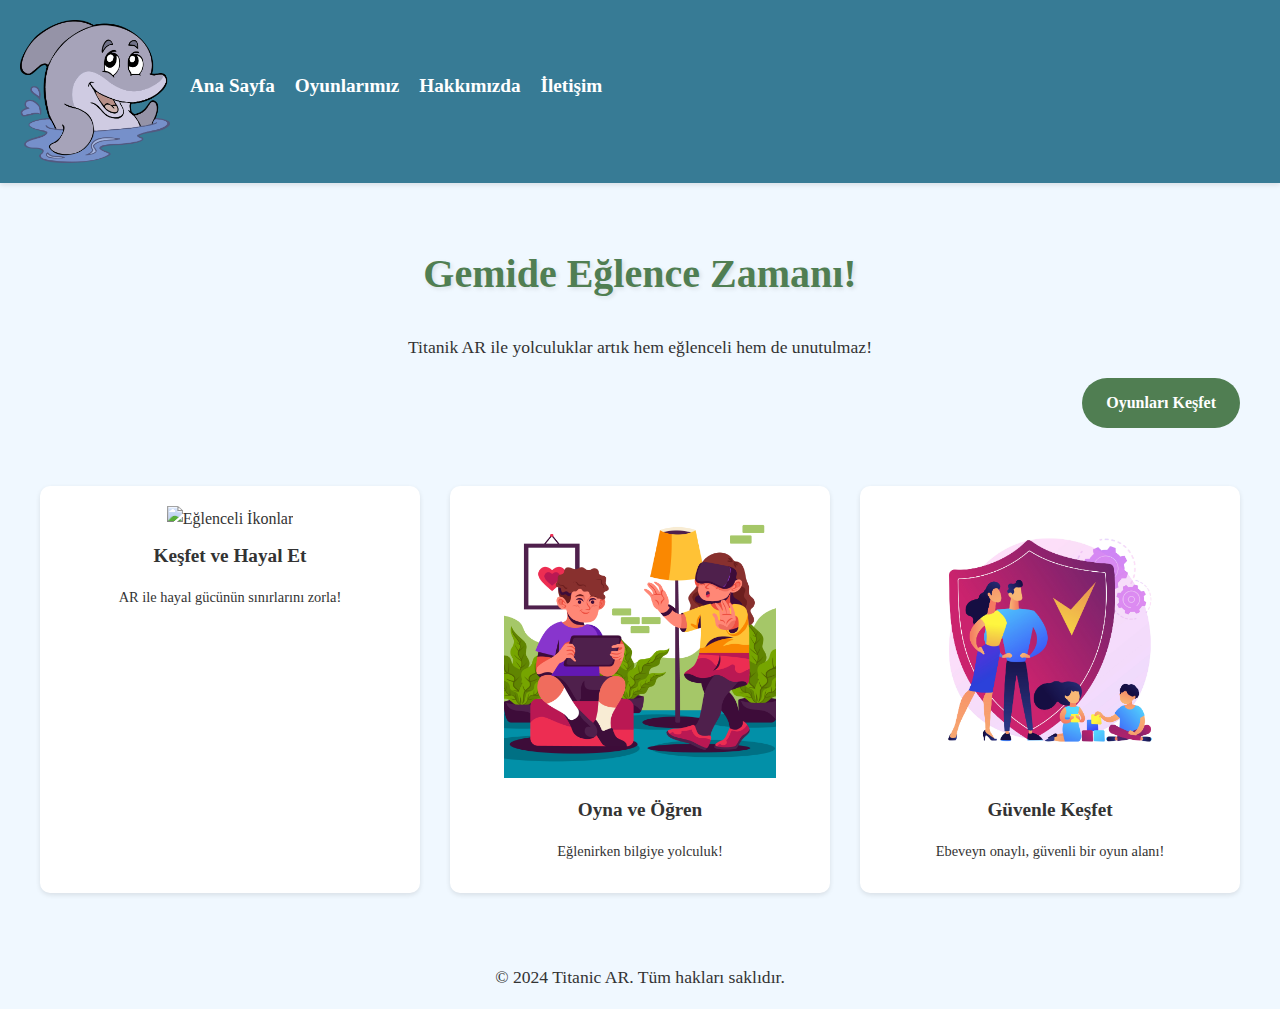
==== docs/index.html @ c9bf162f "feat: added web site for games" ====
<!DOCTYPE html>
<html lang="tr">
<head>
    <meta charset="UTF-8">
    <meta name="viewport" content="width=device-width, initial-scale=1.0">
    <title>Titanic AR - Uçakta Eğlenceli AR Oyunları</title>
    <link rel="stylesheet" href="css/style.css">
    <link href="https://fonts.googleapis.com/css2?family=Bubblegum+Sans&display=swap" rel="stylesheet">
</head>
<body>
    <header>
        <nav>
            <div class="nav-content"> 
                <img src="img/logo.png" alt="Titanic AR Logo" class="logo">
                <ul>
                    <li><a href="index.html">Ana Sayfa</a></li>
                    <li><a href="games.html">Oyunlarımız</a></li>
                    <li><a href="about.html">Hakkımızda</a></li>
                    <li><a href="contact.html">İletişim</a></li>
                </ul>
            </div>
        </nav>
    </header>

    <main>
        <section>
            <h1>Gemide Eğlence Zamanı!</h1>
            <p>Titanik AR ile yolculuklar artık hem eğlenceli hem de unutulmaz!</p>
        </section>

        <section class="hero">
            <a href="games.html" class="cta-button">Oyunları Keşfet</a>
        </section>
    
        <section class="features">
            <br>
            <div class="feature-grid">
                <div class="feature">
                    <img src="img/feature1.jpg" alt="Eğlenceli İkonlar">
                    <h3>Keşfet ve Hayal Et</h3>
                    <p>AR ile hayal gücünün sınırlarını zorla!</p>
                </div>
                <div class="feature">
                    <img src="img/feature2.jpg" alt="Eğitici İkonlar">
                    <h3>Oyna ve Öğren</h3>
                    <p>Eğlenirken bilgiye yolculuk!</p>
                </div>
                <div class="feature">
                    <img src="img/feature3.jpg" alt="Güvenli İkonlar">
                    <h3>Güvenle Keşfet</h3>
                    <p>Ebeveyn onaylı, güvenli bir oyun alanı!</p>
                </div>
            </div>
        </section>
    </main>

    <footer>
        <p>&copy; 2024 Titanic AR. Tüm hakları saklıdır.</p>
    </footer>

    <script src="js/main.js"></script>
</body>
</html>
---- docs/css/style.css ----
/* Genel stil */
body {
    font-family: serif;
    line-height: 1.6;
    margin: 0;
    padding: 0;
    background-color: #f0f8ff;
    color: #333;
}

/* Header ve navigasyon */
header {
    background-color: #377b95;
    padding: 10px;
    box-shadow: 0 2px 5px rgba(0,0,0,0.1);
}

header nav {
    background-color: #377b95; /* Light gray background */
    padding: 10px; /* Add some padding */
}

.nav-content { /* Added container */
    display: flex;
    align-items: center;  /* Vertically align items */
}

.logo {
    height: 50px; /* Adjust logo height as needed */
    margin-right: 20px; /* Space between logo and links */
}

nav ul {
    list-style: none;
    margin: 0;
    padding: 0;
    display: flex; /* Make links horizontal */
}

nav li {
    margin-right: 20px; /* Space between list items */
}

nav a {
    text-decoration: none;
    color: #333; /* Dark gray link color */
}

nav {
    display: flex;
    justify-content: space-between;
    align-items: center;
    flex-wrap: wrap;
}

.logo {
    width: 150px;
    height: auto;
}

nav ul {
    list-style-type: none;
    padding: 0;
    display: flex;
    flex-wrap: wrap;
}

nav ul li {
    margin-right: 20px;
    margin-bottom: 10px;
}

nav ul li a {
    color: #ffffff;
    text-decoration: none;
    font-weight: bold;
    font-size: 1.2em;
    transition: color 0.3s ease;
}

nav ul li a:hover {
    color: #94a8d3;
}

/* Ana içerik */
main {
    padding: 2rem;
    max-width: 1200px;
    margin: 0 auto;
}

h1 {
    color: #507e52;
    font-size: 2.5em;
    text-align: center;
    text-shadow: 2px 2px 4px rgba(0,0,0,0.1);
}

p {
    font-size: 1.1em;
    text-align: center;
}

/* Butonlar */
.cta-button, .play-button, .submit-button {
    display: inline-block;
    background-color: #507e52;
    color: #fff;
    padding: 12px 24px;
    border-radius: 50px;
    text-decoration: none;
    font-weight: bold;
    font-size: 1em;
    transition: background-color 0.3s ease, transform 0.3s ease;
    border: none;
    cursor: pointer;
    text-align: center;
}

.cta-button:hover, .play-button:hover, .submit-button:hover {
    box-shadow: 0px 4px 10px rgba(0, 0, 0, 0.2);
    background-color: #236f74;
    transform: scale(1.05);
}


/* Grid yapıları (features ve games için) */
.feature-grid, .games {
    display: flex;
    justify-content: space-between;
    flex-wrap: wrap;
    gap: 20px;
}

.feature, .game {
    flex-basis: calc(33.333% - 20px);
    max-width: calc(33.333% - 20px);
    text-align: center;
    padding: 15px;
    box-sizing: border-box;
    background-color: #ffffff;
    border-radius: 10px;
    box-shadow: 0 2px 5px rgba(0,0,0,0.1);
    margin-bottom: 20px;
}

.feature h3, .game h3 {
    font-size: 1.2em;
    margin-top: 10px;
    margin-bottom: 5px;
}

.feature p, .game p {
    font-size: 0.9em;
    margin-bottom: 10px;
}

.feature img, .game-image {
    max-width: 80%;
    height: auto;
}

.hero {
    display: flex;
    flex-direction: column;
    align-items: flex-end;  
    text-align: right; 
    background-color: #f0f8ff;  
    border-radius: 10px;  
    margin-bottom: 2rem;
}

.hero h1 {
    font-size: 2.5em;
    color: #ff3366;
    text-shadow: 2px 2px 4px rgba(0, 0, 0, 0.1);
    margin-bottom: 1rem;
}

.hero p {
    font-size: 1.2em;
    margin-bottom: 1.5rem;
}

.feature {
    text-align: center;
    padding: 20px;
    border-radius: 10px;
    transition: transform 0.3s ease, box-shadow 0.3s ease; /* Add transitions */
}

 .feature-grid {
    display: flex;
    justify-content: space-between;
    flex-wrap: wrap;
    gap: 20px;

}
.feature:hover {
    transform: scale(1.05); /* Scale up slightly on hover */
    box-shadow: 0 8px 16px rgba(0, 0, 0, 0.2); /* More pronounced shadow */
}


.contact-form {
    max-width: 600px; 
    margin: 20px auto; 
    padding: 30px; 
    background-color: white;
    border-radius: 10px;
    box-shadow: 0 2px 5px rgba(0, 0, 0, 0.2);
}
.form-group {
    margin-bottom: 25px;
}
.form-group label {
    display: block;
    margin-bottom: 8px;
    font-weight: bold;
    color: #555; 
}
.form-group input,
.form-group textarea {
    width: 100%;
    padding: 12px;
    border: 1px solid #ddd; 
    border-radius: 5px;
    font-size: 16px;
    box-sizing: border-box; /* Include padding in width */
}
.form-group textarea {
    min-height: 120px; /* Set a minimum height for the textarea */
    resize: vertical; /* Allow vertical resizing */
}
.submit-button {
    background-color: #507e52; /* Blue submit button */
    color: white;
    padding: 15px 25px;
    border: none;
    border-radius: 5px;
    cursor: pointer;
    font-size: 16px;
    transition: background-color 0.3s ease;
}

.submit-button:hover {
    background-color: #236f74; /* Darker blue on hover */
}

/* Responsive tasarım */
@media (max-width: 1024px) {
    .feature, .game {
        flex-basis: calc(50% - 20px);
        max-width: calc(50% - 20px);
    }
    
    h1 {
        font-size: 2.2em;
    }
    
    p {
        font-size: 1em;
    }
}

@media (max-width: 768px) {
    nav {
        flex-direction: column;
        align-items: center;
    }
    
    nav ul {
        margin-top: 10px;
    }
    
    .logo {
        margin-bottom: 10px;
    }
    
    main {
        padding: 1rem;
    }
    
    h1 {
        font-size: 2em;
    }
}

@media (max-width: 480px) {
    .feature, .game {
        flex-basis: 100%;
        max-width: 100%;
    }
    
    h1 {
        font-size: 1.8em;
    }
    
    .cta-button, .play-button, .submit-button {
        padding: 10px 20px;
        font-size: 0.9em;
    }
}
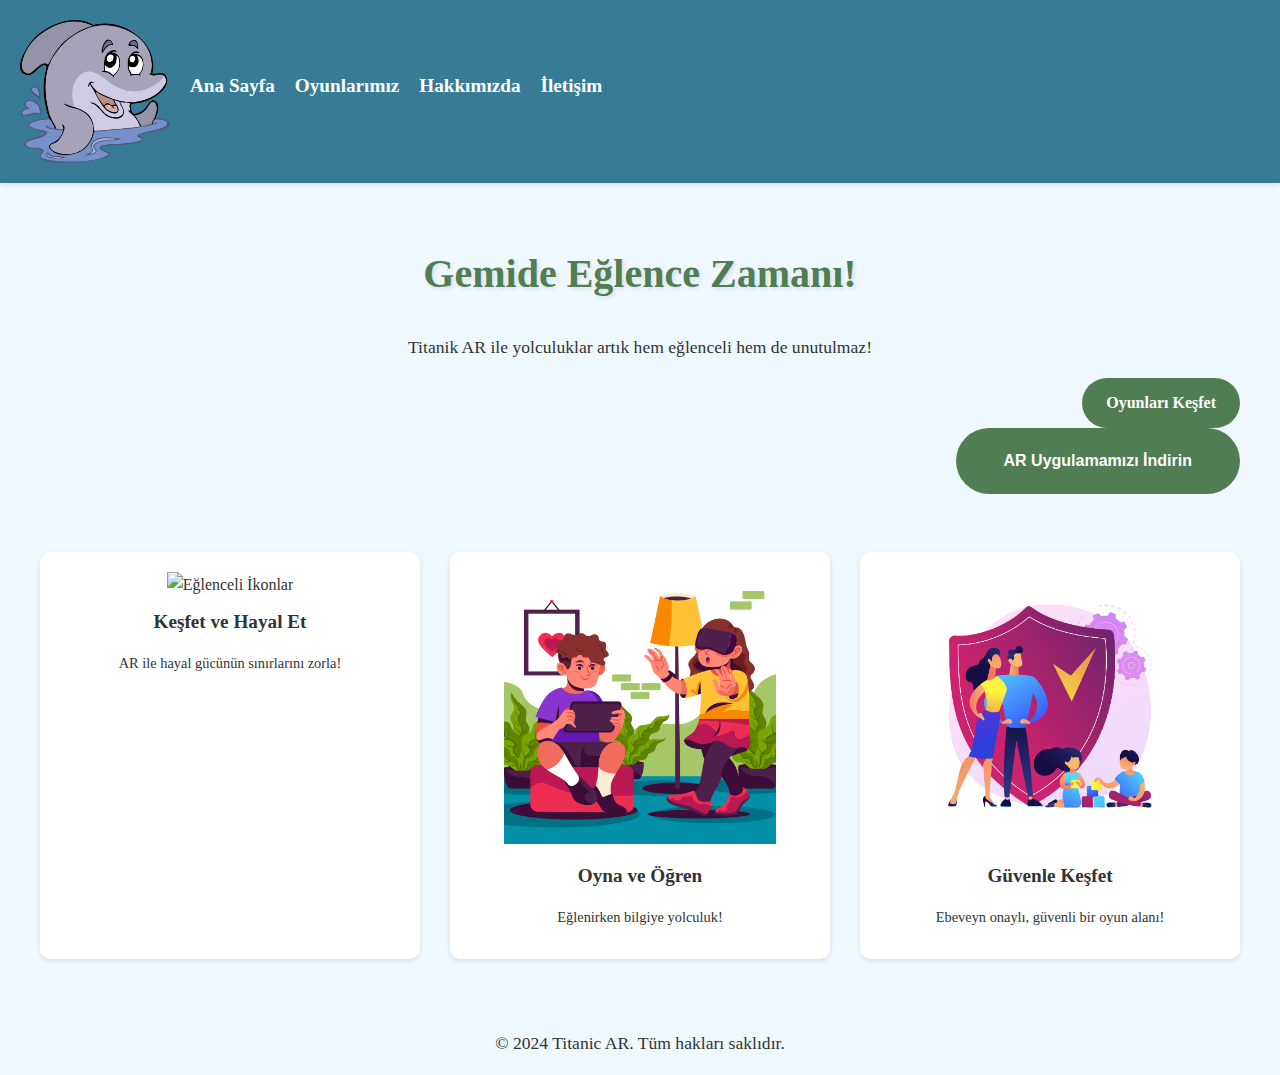
==== commit 2cbd110b: "feat: added download button for apk" ====
--- a/docs/index.html
+++ b/docs/index.html
@@ -30,6 +30,9 @@
 
         <section class="hero">
             <a href="games.html" class="cta-button">Oyunları Keşfet</a>
+            <button class="cta-button">
+                <a class = "cta-button" href="https://drive.google.com/file/d/1QRdAp9yrLgw_J4FpOmKGDtYzCWQsWNK1/view?usp=sharing">AR Uygulamamızı İndirin</a>
+            </button> 
         </section>
     
         <section class="features">
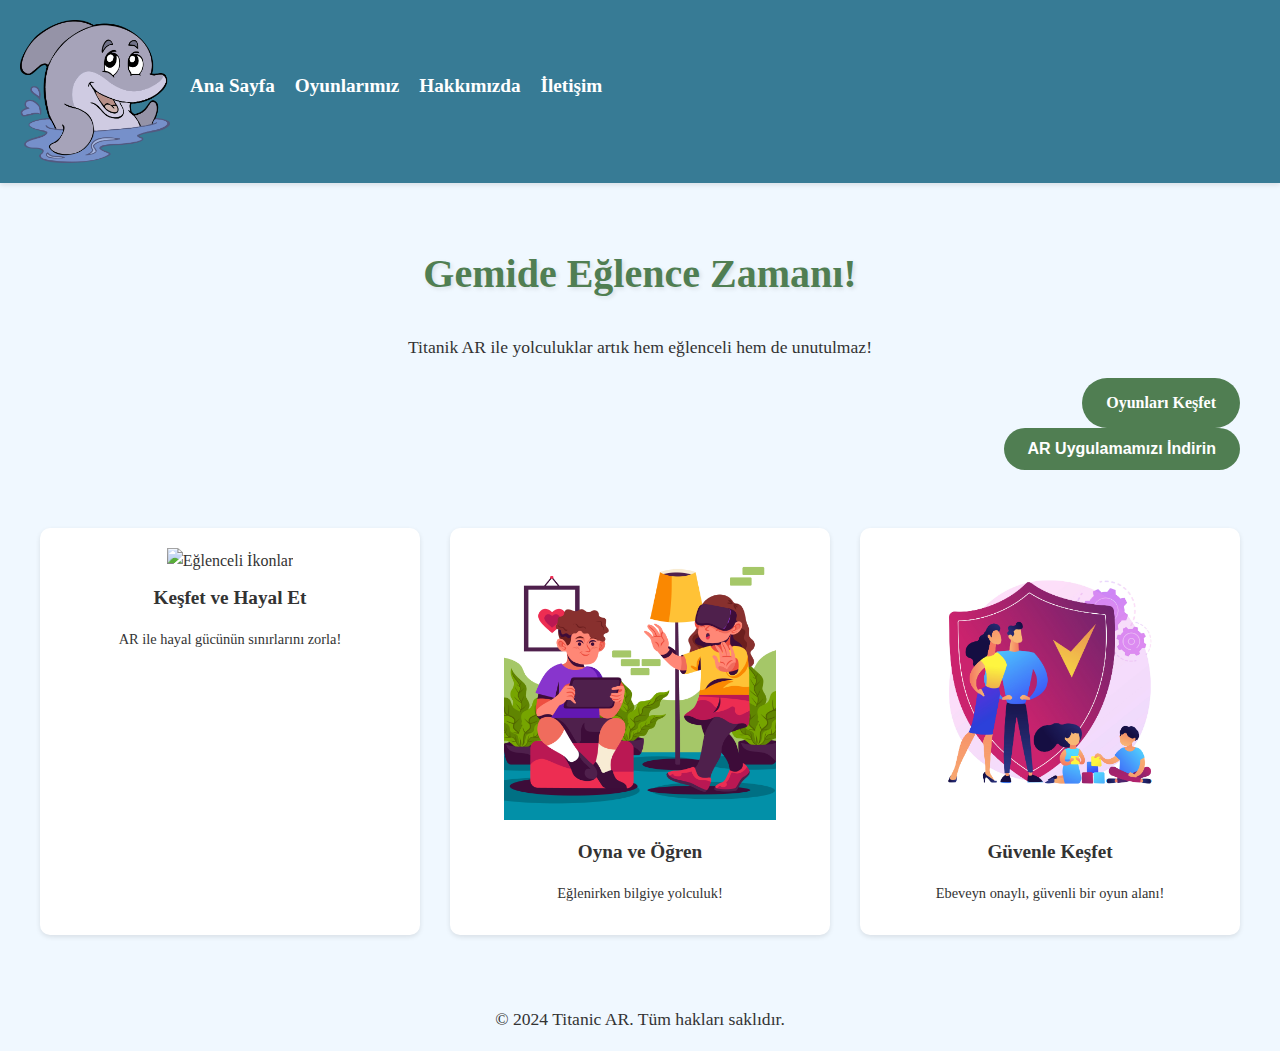
==== commit 84bf0b33: "feat: Enable premium access" ====
--- a/docs/index.html
+++ b/docs/index.html
@@ -10,7 +10,7 @@
 <body>
     <header>
         <nav>
-            <div class="nav-content"> 
+            <div class="nav-content">
                 <img src="img/logo.png" alt="Titanic AR Logo" class="logo">
                 <ul>
                     <li><a href="index.html">Ana Sayfa</a></li>
@@ -30,11 +30,10 @@
 
         <section class="hero">
             <a href="games.html" class="cta-button">Oyunları Keşfet</a>
-            <button class="cta-button">
-                <a class = "cta-button" href="https://drive.google.com/file/d/1QRdAp9yrLgw_J4FpOmKGDtYzCWQsWNK1/view?usp=sharing">AR Uygulamamızı İndirin</a>
-            </button> 
+            <button id="download-button" class="cta-button">
+                AR Uygulamamızı İndirin
+                </button>
         </section>
-    
         <section class="features">
             <br>
             <div class="feature-grid">
@@ -58,9 +57,8 @@
     </main>
 
     <footer>
-        <p>&copy; 2024 Titanic AR. Tüm hakları saklıdır.</p>
+        <p>© 2024 Titanic AR. Tüm hakları saklıdır.</p>
     </footer>
-
     <script src="js/main.js"></script>
 </body>
 </html>--- a/docs/css/style.css
+++ b/docs/css/style.css
@@ -76,6 +76,52 @@
     font-weight: bold;
     font-size: 1.2em;
     transition: color 0.3s ease;
+}
+
+.modal {
+    display: none; /* Başlangıçta gizli */
+    position: fixed; /* Sabit pozisyon */
+    z-index: 1; /* Popup'ı diğer elementlerin önüne getir */
+    left: 0;
+    top: 0;
+    width: 100%; /* Tam ekran genişliği */
+    height: 100%; /* Tam ekran yüksekliği */
+    overflow: auto; /* İçerik fazla ise scroll ekle */
+    background-color: rgba(0, 0, 0, 0.4); /* Arka plan yarı saydam */
+    justify-content: center;
+    align-items: center;
+
+}
+
+.modal-content {
+    background-color: #fefefe; /* İçerik arka planı */
+    margin: 15% auto; /* Ortala */
+    padding: 20px;
+    border: 1px solid #888;
+    width: fit-content;
+    position: relative; /* Kapatma düğmesi için relative position */
+    display: flex;
+    flex-direction: column;
+    justify-content: center;
+    align-items: center;
+
+}
+
+.close-button {
+    color: #aaa;
+    float: right;
+    font-size: 28px;
+    font-weight: bold;
+    position: absolute; /* Popup içinde sağ üste konumlandır */
+    top: 10px;
+    right: 10px;
+}
+
+.close-button:hover,
+.close-button:focus {
+    color: black;
+    text-decoration: none;
+    cursor: pointer;
 }
 
 nav ul li a:hover {
@@ -123,7 +169,6 @@
     transform: scale(1.05);
 }
 
-
 /* Grid yapıları (features ve games için) */
 .feature-grid, .games {
     display: flex;
@@ -163,10 +208,10 @@
 .hero {
     display: flex;
     flex-direction: column;
-    align-items: flex-end;  
-    text-align: right; 
-    background-color: #f0f8ff;  
-    border-radius: 10px;  
+    align-items: flex-end;
+    text-align: right;
+    background-color: #f0f8ff;
+    border-radius: 10px;
     margin-bottom: 2rem;
 }
 
@@ -201,11 +246,10 @@
     box-shadow: 0 8px 16px rgba(0, 0, 0, 0.2); /* More pronounced shadow */
 }
 
-
 .contact-form {
-    max-width: 600px; 
-    margin: 20px auto; 
-    padding: 30px; 
+    max-width: 600px;
+    margin: 20px auto;
+    padding: 30px;
     background-color: white;
     border-radius: 10px;
     box-shadow: 0 2px 5px rgba(0, 0, 0, 0.2);
@@ -217,13 +261,13 @@
     display: block;
     margin-bottom: 8px;
     font-weight: bold;
-    color: #555; 
+    color: #555;
 }
 .form-group input,
 .form-group textarea {
     width: 100%;
     padding: 12px;
-    border: 1px solid #ddd; 
+    border: 1px solid #ddd;
     border-radius: 5px;
     font-size: 16px;
     box-sizing: border-box; /* Include padding in width */
@@ -253,11 +297,11 @@
         flex-basis: calc(50% - 20px);
         max-width: calc(50% - 20px);
     }
-    
+
     h1 {
         font-size: 2.2em;
     }
-    
+
     p {
         font-size: 1em;
     }
@@ -268,19 +312,19 @@
         flex-direction: column;
         align-items: center;
     }
-    
+
     nav ul {
         margin-top: 10px;
     }
-    
+
     .logo {
         margin-bottom: 10px;
     }
-    
+
     main {
         padding: 1rem;
     }
-    
+
     h1 {
         font-size: 2em;
     }
@@ -291,11 +335,11 @@
         flex-basis: 100%;
         max-width: 100%;
     }
-    
+
     h1 {
         font-size: 1.8em;
     }
-    
+
     .cta-button, .play-button, .submit-button {
         padding: 10px 20px;
         font-size: 0.9em;
